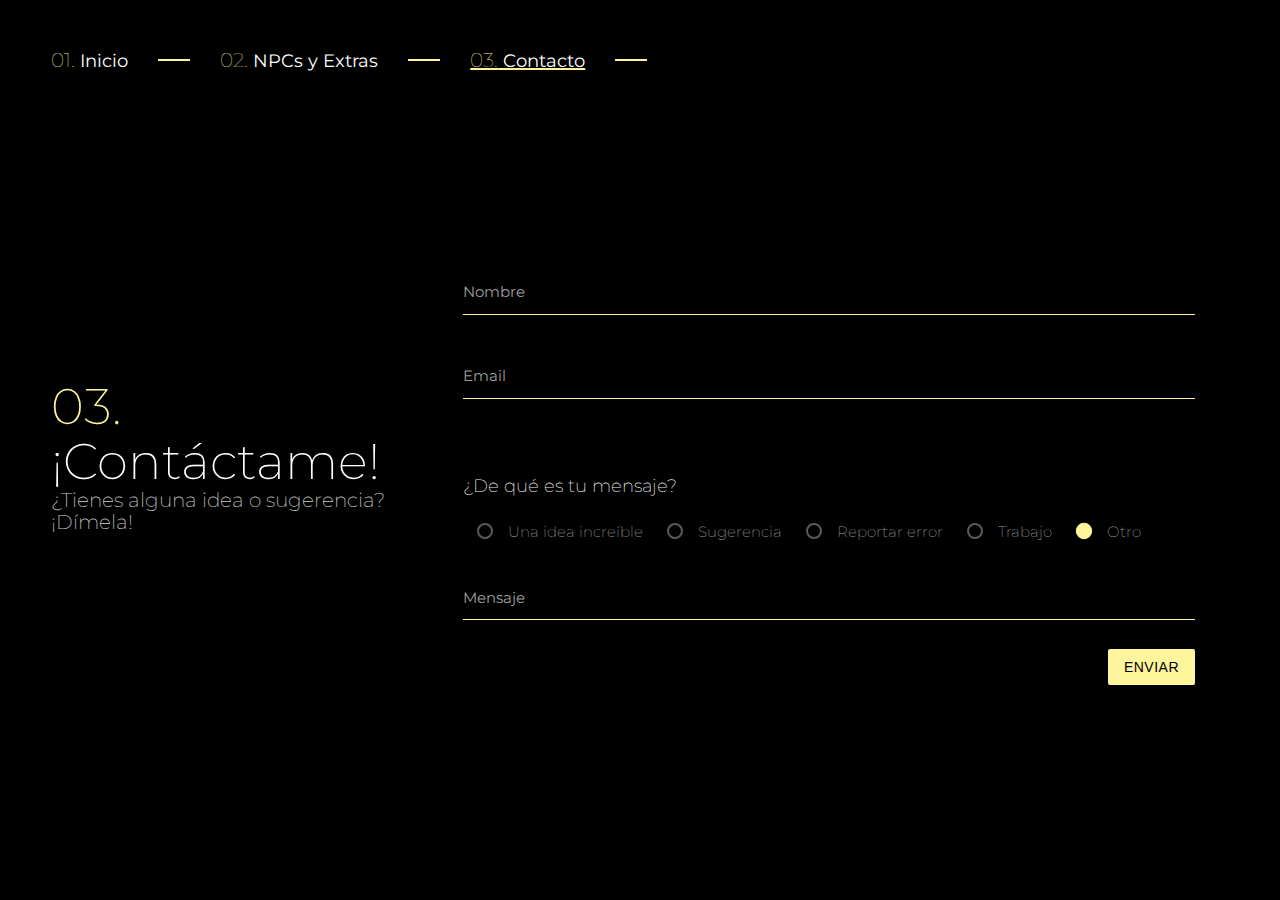
==== pages/contact.html @ 5e6a47f0 "Finished" ====
<!DOCTYPE html>
<html lang="es">

<head>
    <title>ErKeizerDann - Contacto</title>
    <!--Every Meta Tag-->
    <meta charset="UTF-8">
    <meta http-equiv="X-UA-Compatible" content="IE=edge">
    <meta name="viewport" content="width=device-width, initial-scale=1.0">
    <meta name="author" content="Daniel Agustín González Sas">
    <meta name="description" content="Personajes de rol">
    <meta name="robots" content="noindex, follow">
    <!-- Compiled and minified CSS -->
    <link rel="stylesheet" href="https://cdnjs.cloudflare.com/ajax/libs/materialize/1.0.0/css/materialize.min.css">
    <!--Personal StyleSheet-->
    <link rel="stylesheet" href="../styles/styles.css">
    <!--Animate CSS-->
    <link rel="stylesheet" href="https://cdnjs.cloudflare.com/ajax/libs/animate.css/4.1.1/animate.min.css" />
    <!--Icono de la web-->
    <link rel="apple-touch-icon" sizes="180x180" href="../rsc/assets/icon/apple-touch-icon.png">
    <link rel="icon" type="image/png" sizes="32x32" href="../rsc/assets/icon/favicon-32x32.png">
    <link rel="icon" type="image/png" sizes="16x16" href="../rsc/assets/icon/favicon-16x16.png">
    <link rel="manifest" href="/site.webmanifest">
    <!--Google Icon Font-->
    <link href="https://fonts.googleapis.com/icon?family=Material+Icons" rel="stylesheet">
    <!--Google Fonts-->
    <link rel="preconnect" href="https://fonts.googleapis.com">
    <link rel="preconnect" href="https://fonts.gstatic.com" crossorigin>
    <link href="https://fonts.googleapis.com/css2?family=Montserrat:wght@200;500&display=swap" rel="stylesheet">
    <!--FontAwesome Icons-->
    <link rel="stylesheet" href="https://pro.fontawesome.com/releases/v5.10.0/css/all.css" integrity="sha384-AYmEC3Yw5cVb3ZcuHtOA93w35dYTsvhLPVnYs9eStHfGJvOvKxVfELGroGkvsg+p" crossorigin="anonymous"/>

</head>

<body class="black">

    <!--Navbar-->
    <div class="navbar-fixed hide-on-large-only ">
        <nav class="black">
            <div class="nav-wrapper">
                <a href="#" data-target="menu-responsive" class="sidenav-trigger">
                    <i class="material-icons yellow-text text-lighten-3">menu</i>
                </a>
            </div>
        </nav>
    </div>

    <!--Sidenav-->
    <ul class="sidenav black" id="menu-responsive">
        <li class="waves-effect waves-light"><a href="../index.html" class="white-text"><span
                    class="yellow-text text-lighten-3">01.</span> Inicio</a></li>
        <li class="waves-effect waves-light"><a href="./npcs.html" class=" white-text"><span
                    class="yellow-text text-lighten-3">02.</span> NPCs y Extras</a></li>
        <li class="waves-effect waves-light"><a href="#" class="marked white-text"><span
                    class="yellow-text text-lighten-3">03.</span> Contacto</a></li>
    </ul>

    <!--Landing Page-->
    <div class="content-fluid landing contacting">
        <div class="dark-background">
            <div class="row">
                <!--Navigation-->
                <div class="col s12 m12 l12 my-nav">
                    <ul class="left hide-on-med-and-down">
                        <li><a href="../index.html" class="white-text"><span
                                    class="yellow-text text-lighten-3">01.</span>
                                Inicio</a></li>
                        <hr>
                        <li><a href="./npcs.html" class="white-text"><span class="yellow-text text-lighten-3">02.</span>
                                NPCs y Extras</a></li>
                        <hr>
                        <li><a href="#" class="marked white-text"><span class="yellow-text text-lighten-3">03.</span>
                                Contacto</a></li>
                        <hr>
                    </ul>
                </div>
                <!--Title-->
                <div class="col s12 m6 l4 animate__animated animate__slideInLeft title">
                    <h1 class="yellow-text text-lighten-3">03.</h1>
                    <h1>¡Contáctame!</h1>
                    <h3 class="subt">¿Tienes alguna idea o sugerencia? ¡Dímela!</h3>
                    <div class="social-icons">
                        <a href="https://www.instagram.com/danielgonzasas/" class="yellow-text text-lighten-3"><i class="fab fa-instagram fa-2x"></i></a>
                        <a href="https://discord.gg/KtBVjt7wQ3" class="yellow-text text-lighten-3 fa-2x"><i class="fab fa-discord"></i></a>
                        <a href="https://twitter.com/danielgonzasas" class="yellow-text text-lighten-3 fa-2x"><i class="fab fa-twitter"></i></a>
                        <a href="https://www.behance.net/danielgonzle18" class="yellow-text text-lighten-3 fa-2x"  ><i class="fab fa-behance"></i></a>
                    </div>
                </div>

                <!--Form-->
                <div class="col s12 m6 l8 my-form animate__animated animate__slideInRight">
                    <div class="row">
                        <form action="../php/contact.php" method="POST" class="col s12 m6 l12">
                            <div class="input-field col s12">
                                <input type="text" class="validate white-text" id="last_name" name="nombre">
                                <label for="last_name">Nombre</label>
                            </div>
                            <div class="input-field col s12">
                                <input type="email" class="validate white-text" id="email" name="email">
                                <label for="email">Email</label>
                                <span class="helper-text" data-error="Valor no correcto"
                                    data-success="Valor correcto"></span>
                            </div>
                            <div class="input-field col s12 radio-btn">
                                <p class="grey-text text-lighten-3">¿De qué es tu mensaje?</p>

                                <div class="every-radio">

                                    <p><label>
                                        <input name="grupo" type="radio"/>
                                        <span>Una idea increíble</span>
                                    </label></p>

                                    <p><label>
                                        <input name="grupo" type="radio" />
                                        <span>Sugerencia</span>
                                    </label></p>

                                    <p><label>
                                        <input name="grupo" type="radio" />
                                        <span>Reportar error</span>
                                    </label></p>

                                    <p><label>
                                        <input name="grupo" type="radio" />
                                        <span>Trabajo</span>
                                    </label></p>
                                    <p><label>
                                        <input name="grupo" type="radio" checked />
                                        <span>Otro</span>
                                    </label></p>
                                </div>
                            </div>
                            <div class="input-field col s12">
                                <textarea id="textarea-1" class="materialize-textarea white-text" name="message"></textarea>
                                <label for="textarea-1">Mensaje</label>
                            </div>

                            <div class="col s12 section">
                                <button class="btn right yellow lighten-3 black-text custom-btn" type="submit">Enviar</button>
                            </div>
                        </form>
                    </div>
                </div>
            </div>
        </div>
    </div>

    <!--Materialize Javascript-->
    <script src="https://cdnjs.cloudflare.com/ajax/libs/materialize/1.0.0/js/materialize.min.js"></script>
    <!--Personal Javascript-->
    <script src="../js/script.js"></script>
</body>

</html>
---- styles/styles.css ----
* {
    scroll-behavior: smooth;
}

body {
    font-family: 'Montserrat', sans-serif;
    
    height: 100%;
    width: 100%;

    box-sizing: border-box;
    color: white;
    background: #101010;
}

/*Navbar*/

.marked {
    text-decoration: 2px solid underline #fff59d;
}

.sidenav {
    display: flex;
    flex-direction: column;
    justify-content: center;
}

    .sidenav > * {
        padding: 10px 0;
    }

    ul li a span {
        font-size: 20px;
        font-weight: 100;
    }

    .independent-arrow {
        position: fixed;
        top: 90%;
        left: 95%;
        padding: 5px;
    }

/*Landingpage*/

    .bg-1 {
        background: url(../rsc/bg/bg.jpg);
        background-position: center;
        background-size: cover;
        background-attachment: fixed;
    }

    .bg-2 {
        background: url(../rsc/bg/index-bg.jpg);
        background-position: center;
        background-size: cover;
        background-attachment: fixed;
    }

    .bg-3 {
        background: black;
    }

    .landing {
        height: 100vh;
    
        display: flex;
        flex-direction: column;
        justify-content: center;
        align-items: center;
    }
    

    .dark-background {
        width: 100%;
        height: 100%;

        padding: 40px;

        background: rgba(0, 0, 0, 0.8);

        display: flex;
        flex-direction: row;
        justify-content: center;
        align-items: center;
    }

        .dark-background .row {
            width: 100%;
            height: 100%;
        }

        .dark-background .row .title h1 {
            margin: 0px;
            font-weight: 200;
        }

        .dark-background .row .title h3 {
            margin: 0px;
            font-size: 20px;
        }

            .my-nav > * {
                display: flex;
                flex-direction: row;
                justify-content: flex-end;
                align-items: center;
            }

                .my-nav ul hr {
                    margin: 0 30px;
                }

                .my-nav ul li a:hover {
                    text-decoration: 3px solid underline #fff59d;
                }

                .my-form .row {
                    display: flex;
                    flex-direction: column;
                    justify-content: center;
                }

                    .every-radio {
                        display: flex;
                        flex-direction: row;
                    }

                    .every-radio > * {
                        margin: 0 10px;
                    }

/*NPCs*/

.npcs {
    padding: 30px;
}

    .npc {
        display: flex;
        align-items: center;
        margin: 5em 0;
    }

    .npc-img {
        width: 100%;
        height: 920px;
    }

        .npc-img img {
            height: 100%;
            width: 100%;
            object-fit: cover; 
        }

        .npc-img a {
            font-weight: 500;
        }

        .npc-img p {
            margin: 0;
        }

    .info {
        display: flex;
        flex-direction: column;
    }

    .stats * {
        display: flex;
        flex-direction: row;
    }

    .stats * > p {
        margin-left: 1%;
    }

    .info * {
        margin: 0;
    }

/*Text*/

.what-is {
    margin: 3em;

    display: flex;
    flex-direction: row;
    align-items: center;
}

    .what-is-logo {
        width: 360px;
        height: 720px;

        display: flex;
        flex-direction: row;
        justify-content: center;
        align-items: center;
    }

        .what-is-logo img {
            width: 60%;
        }

/*Contact*/

.dark-background .row .title, .dark-background .row .other-nav, .my-form {
    height: 95%;
    display: flex;
    flex-direction: column;
    justify-content: center;
}

.social-icons {
    margin: 10px 0px;
}

    .social-icons * {
        margin: 5px;
    }

/*Footer*/ 
.footer {
    display: flex;
    flex-direction: row;
    align-items: center;
}

/*Personal Standards*/

a {
    font-size: 18px;
}

hr {
    width: 30px;
    border: 1px solid #fff59d;
}

p {
    font-weight: 200;
    font-size: 18px;
}

h1 {
    font-size: 50px;
    font-weight: 500;
}

h3 {
    font-size: 20px;
    font-weight: bold;
}

.cool-btn {
    margin-top: 30px;
    display: flex;
    width: 200px;
    align-items: center;
    transition: 0.5s;
}

.cool-btn:hover {
    transition: 1s;
    width: 250px;
}

.bld {
    font-weight: bold;
}

.subt {
    opacity: 80%;
    font-weight: 200;
}

::-webkit-scrollbar {
    width: 10px;
    background: black;
}

::-webkit-scrollbar-track {
    border-radius: 5px;
}

::-webkit-scrollbar-thumb {
    border-radius: 5px;
    background: #fff59d;
}

/*Materialize modified*/

.content-fluid {
    margin: 0;
}

.carousel {
    min-height: 620px;
}

.carousel .carousel-item {
    display: flex;
    flex-direction: column;
    align-items: center; 
    justify-content: center;
    width: 320px;
    height: 720px;
}

.carousel .carousel-item img {
    height: 100%;
    width: 100%;
    object-fit: cover;

    position: absolute;
    top: 0;
    left: 0;
    z-index: -1;
}

.carousel .carousel-item h5 {
    color: white;
    text-decoration: 3px solid underline #fff59d;
}

.carousel .indicators .indicator-item {
    color: #fff59d;
}

.input-field input[type=text], .input-field input[type=email], .input-field textarea{
    border-bottom: 1px solid #fff59d;
}

[type="radio"]:checked + span:after {
  background-color: #fff59d;
  border: 1px solid #fff59d;
}

.input-field input[type=text]:focus + label, .input-field input[type=email]:focus + label {
    color: #fff59d !important;
}

.input-field input[type=text]:focus, .input-field input[type=email] {
    border-bottom: 1px solid #fff59d !important;
}

.materialize-textarea:focus + label {
    color: #fff59d !important;
}

.materialize-textarea:focus {
    border-bottom: 1px solid #fff59d !important;
}

@media (max-width: 640px) {

    h1 {
        font-size: 40px;
        font-weight: 500;
    }

    body {
        overflow-x: hidden;
    }

    .title {
        text-align: center;
        display: flex;
        flex-direction: column;
        justify-content: center;
        align-items: center;
    }

    .dark-background .row {
        width: 100%;
        height: 100%;

        display: flex;
        flex-direction: column;
        justify-content: center;
        align-items: center;
    }

    .every-radio {
        display: flex;
        flex-direction: column
    }

    .every-radio > * {
        margin: 10px 0;
    }

    .carousel {
        display: none;
    }

    .what-is {
        margin: 3em;
        
        display: flex;
        flex-direction: column;
        align-items: center;
    }
    
        .what-is-logo img {
            height: 100%;
            width: 100%;
        }

    .npc {
        display: flex;
        flex-direction: column;
        align-items: center;
        margin: 5em 0;
    }

        .npc-img {
            margin: 0 0 100px 0;
        }

            .stats * {
                display: flex;
                flex-direction: column;
            }

    
        .contacting {
            height: 100%;
            display: flex;
            flex-direction: column;
            justify-content: center;
        }

            .custom-btn {
                width: 100%;
            }

            .independent-arrow {
                position: fixed;
                top: 90%;
                left: 50%;
                padding: 10px;
            }
}

/*Last details*/

#levsan .npc-img img {
    object-position: center right;
}
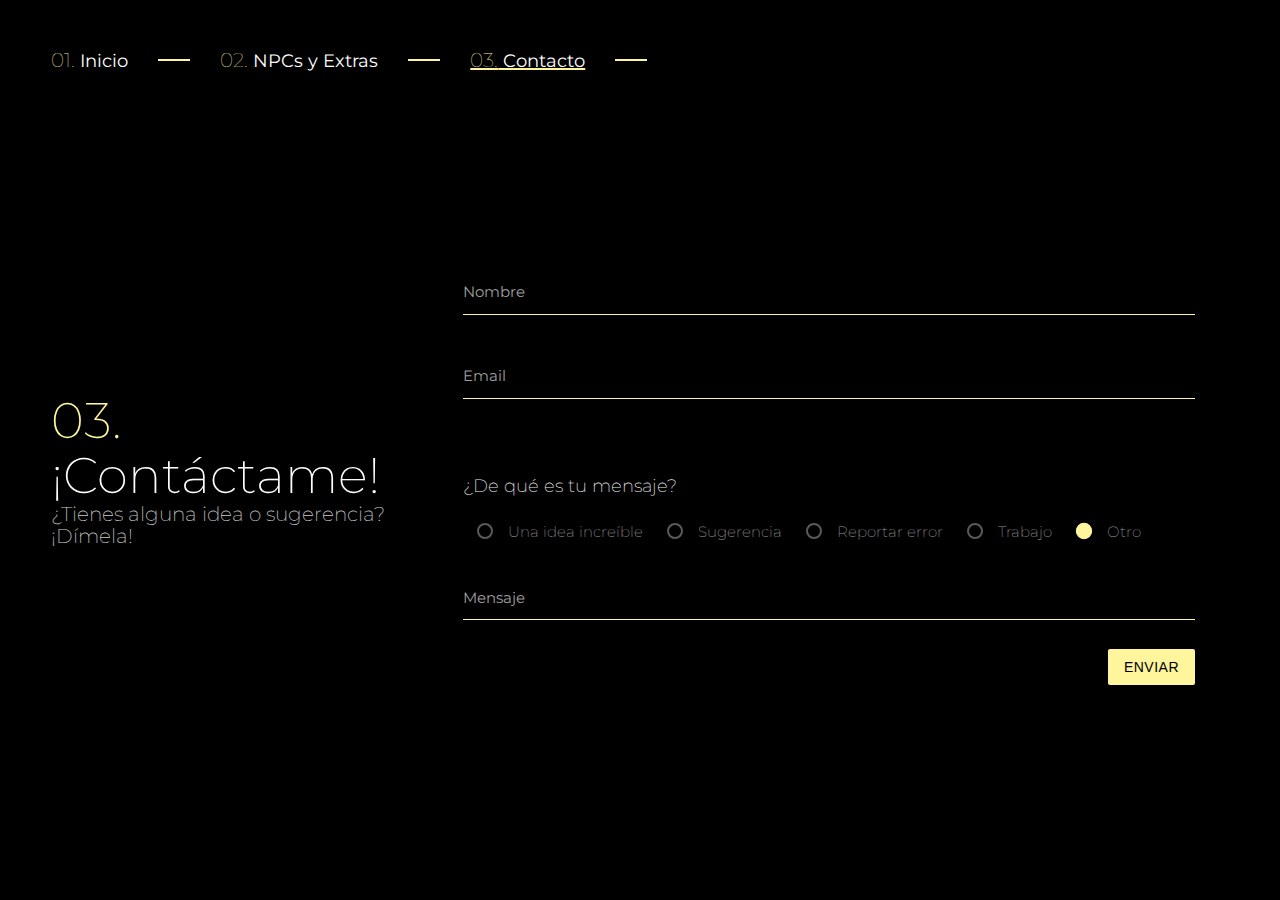
==== commit c95df109: "Update contact.html" ====
--- a/pages/contact.html
+++ b/pages/contact.html
@@ -80,10 +80,6 @@
                     <h1>¡Contáctame!</h1>
                     <h3 class="subt">¿Tienes alguna idea o sugerencia? ¡Dímela!</h3>
                     <div class="social-icons">
-                        <a href="https://www.instagram.com/danielgonzasas/" class="yellow-text text-lighten-3"><i class="fab fa-instagram fa-2x"></i></a>
-                        <a href="https://discord.gg/KtBVjt7wQ3" class="yellow-text text-lighten-3 fa-2x"><i class="fab fa-discord"></i></a>
-                        <a href="https://twitter.com/danielgonzasas" class="yellow-text text-lighten-3 fa-2x"><i class="fab fa-twitter"></i></a>
-                        <a href="https://www.behance.net/danielgonzle18" class="yellow-text text-lighten-3 fa-2x"  ><i class="fab fa-behance"></i></a>
                     </div>
                 </div>
 
@@ -152,4 +148,4 @@
     <script src="../js/script.js"></script>
 </body>
 
-</html>+</html>
--- a/styles/styles.css
+++ b/styles/styles.css
@@ -440,6 +440,7 @@
                 position: fixed;
                 top: 90%;
                 left: 50%;
+                transform: translate(-50%, -50%);
                 padding: 10px;
             }
 }
